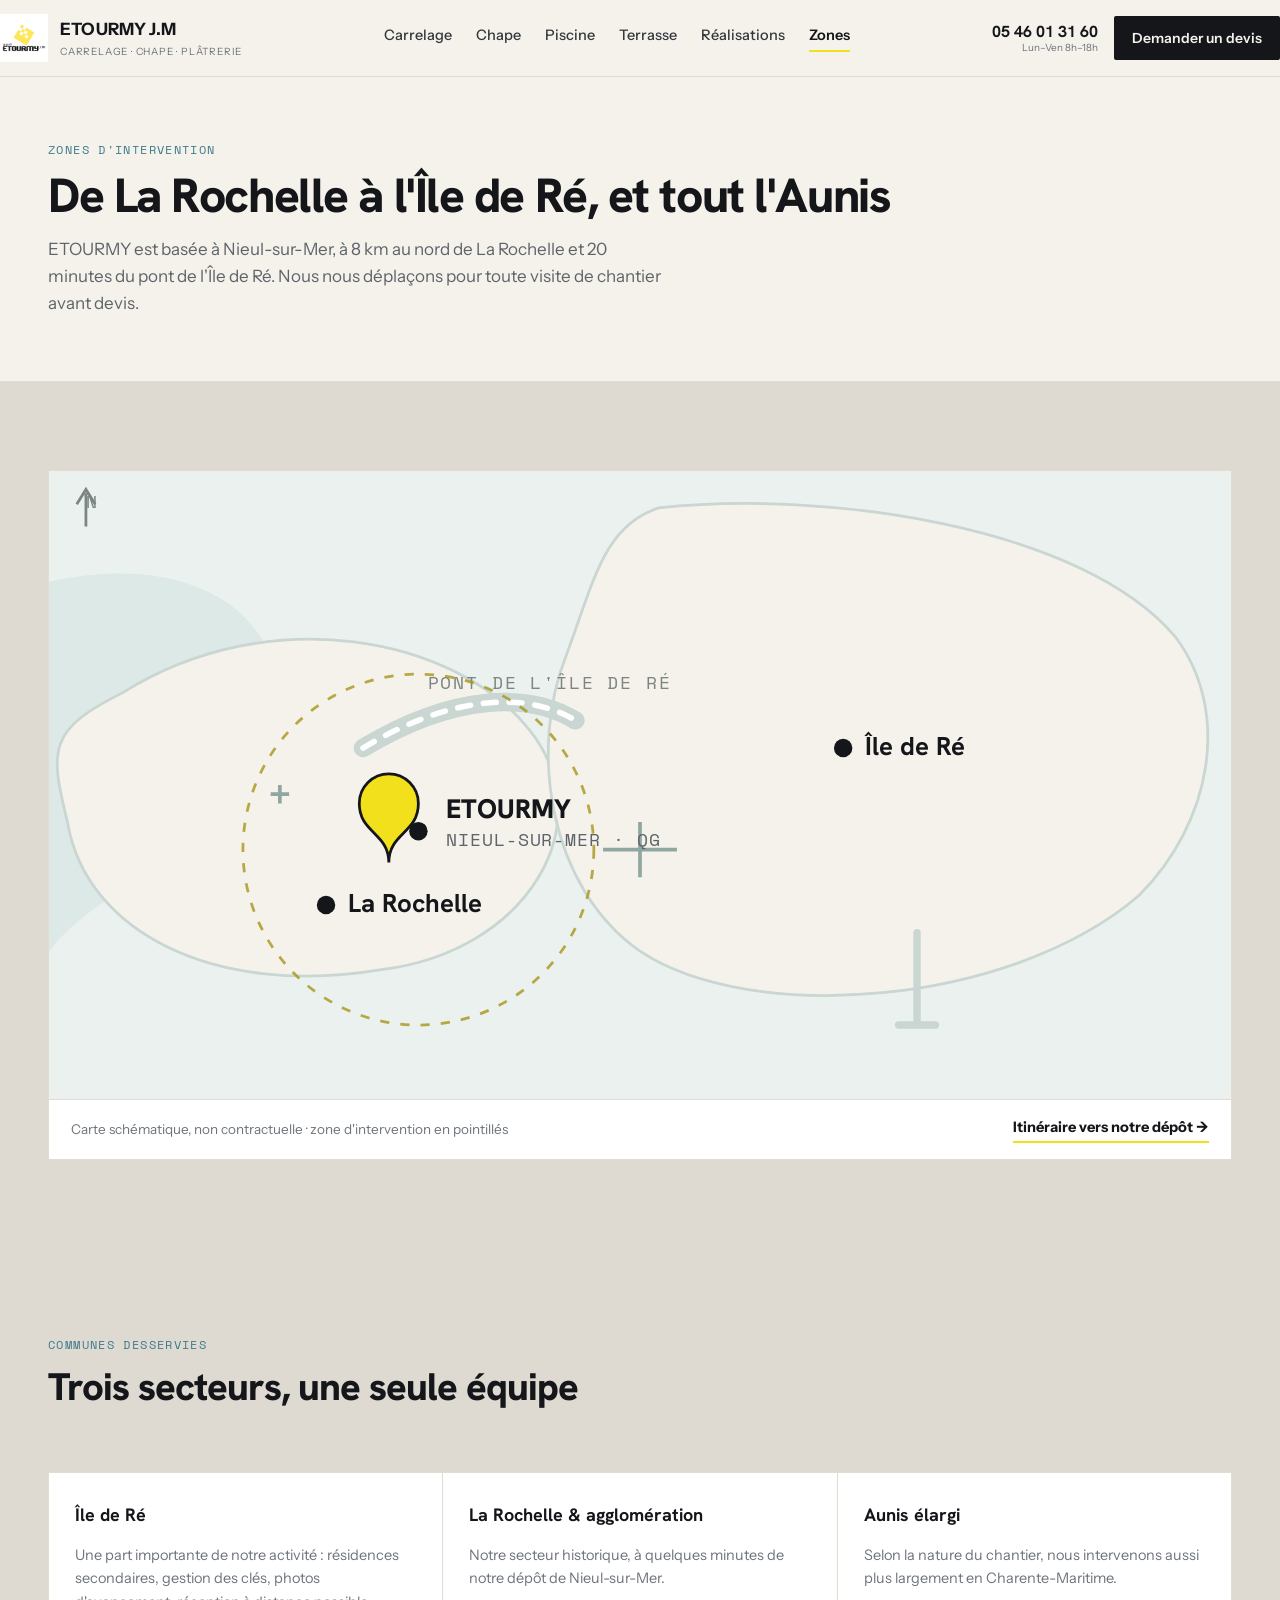
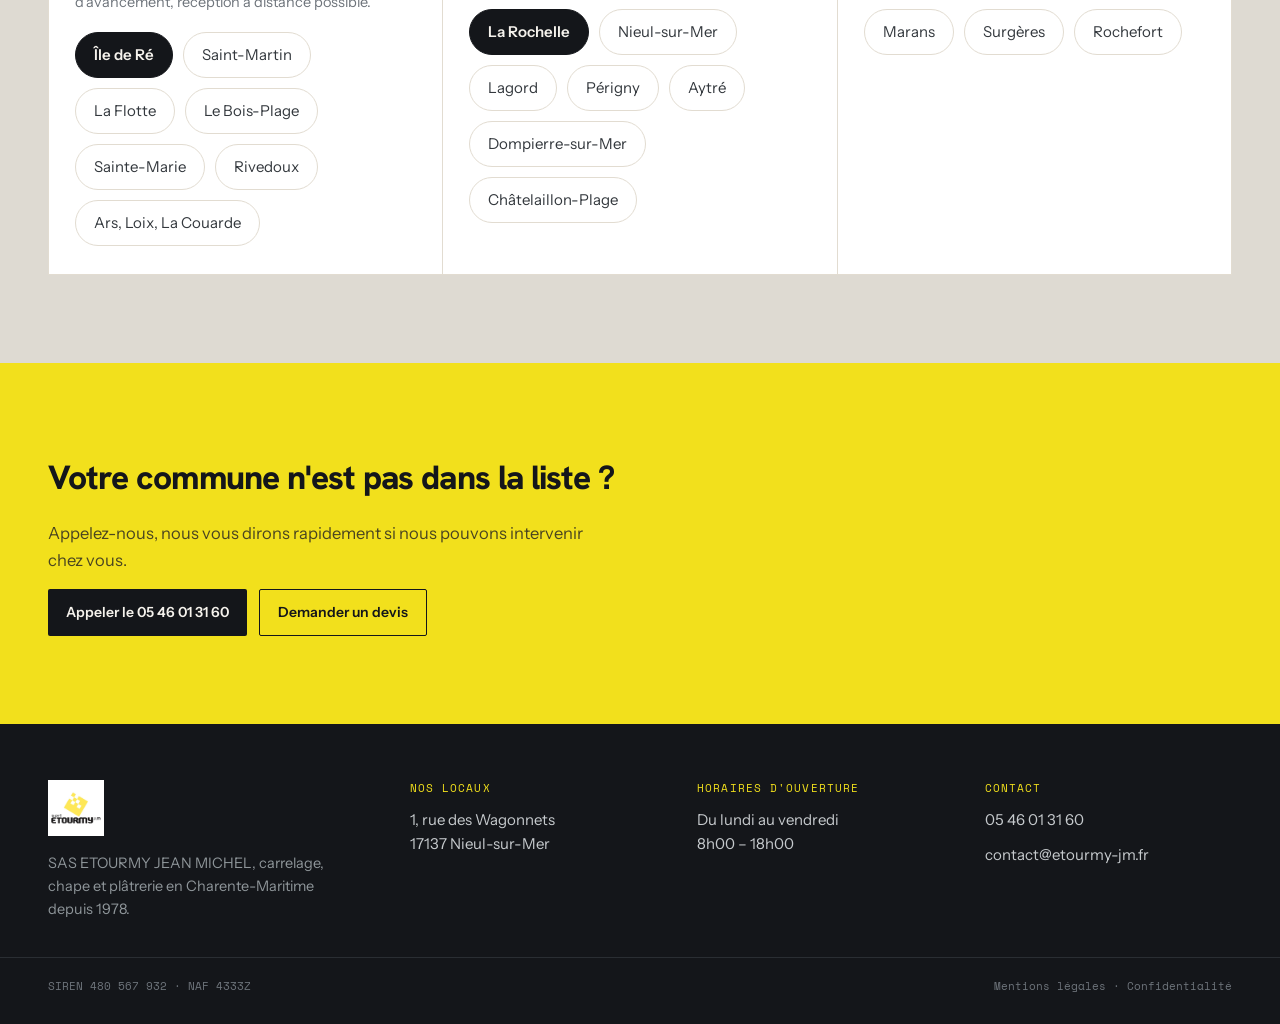
==== zones.html @ 528348b7 "Page Zones dédiée, retire le fond noir sur la carte piscine, nettoie les tirets cadratins - Nouvelle" ====
<!DOCTYPE html>
<html lang="fr">
<head>
<meta charset="UTF-8" />
<meta name="viewport" content="width=device-width, initial-scale=1" />
<meta name="theme-color" content="#14161A" />

<title>Zones d'intervention : La Rochelle, Île de Ré, Aunis | ETOURMY J.M</title>
<meta name="description" content="ETOURMY J.M intervient à Nieul-sur-Mer, La Rochelle, l'Île de Ré et dans tout l'Aunis pour vos travaux de carrelage, chape et plâtrerie. Découvrez nos communes desservies." />
<link rel="canonical" href="https://www.etourmy-jm.fr/zones.html" />
<meta name="robots" content="index, follow" />

<meta property="og:type" content="website" />
<meta property="og:locale" content="fr_FR" />
<meta property="og:site_name" content="ETOURMY J.M" />
<meta property="og:title" content="Zones d'intervention : La Rochelle, Île de Ré, Aunis | ETOURMY J.M" />
<meta property="og:description" content="Carreleur et chapiste basé à Nieul-sur-Mer, intervention sur La Rochelle, l'Île de Ré et tout l'Aunis." />
<meta property="og:url" content="https://www.etourmy-jm.fr/zones.html" />

<link rel="preconnect" href="https://fonts.googleapis.com">
<link rel="preconnect" href="https://fonts.gstatic.com" crossorigin>
<link href="https://fonts.googleapis.com/css2?family=Hanken+Grotesk:wght@500;600;700;800&family=Instrument+Sans:wght@400;500;600&family=Space+Mono:wght@400;700&display=swap" rel="stylesheet">
<link rel="stylesheet" href="styles.css">

<script type="application/ld+json">
{
  "@context": "https://schema.org",
  "@type": "BreadcrumbList",
  "itemListElement": [
    { "@type": "ListItem", "position": 1, "name": "Accueil", "item": "https://www.etourmy-jm.fr/" },
    { "@type": "ListItem", "position": 2, "name": "Zones d'intervention", "item": "https://www.etourmy-jm.fr/zones.html" }
  ]
}
</script>
</head>
<body>
<a class="skip-link" href="#main">Aller au contenu</a>

<header class="site">
  <div class="wrap header-inner">
    <a class="brand" href="index.html" aria-label="ETOURMY J.M · accueil">
      <img src="assets/logo-etourmy.png" alt="Logo ETOURMY J.M" width="48" height="48">
      <span class="brand-text">
        <strong>ETOURMY J.M</strong>
        <span>Carrelage · Chape · Plâtrerie</span>
      </span>
    </a>
    <nav class="main" aria-label="Navigation principale">
      <a href="index.html#prestations">Carrelage</a>
      <a href="index.html#prestations">Chape</a>
      <a href="index.html#prestations">Piscine</a>
      <a href="index.html#prestations">Terrasse</a>
      <a href="index.html#realisations">Réalisations</a>
      <a href="zones.html" class="active">Zones</a>
    </nav>
    <div class="header-actions">
      <span class="phone-block">
        <a href="tel:0546013160">05 46 01 31 60</a>
        <span>Lun–Ven 8h–18h</span>
      </span>
      <a class="btn btn-dark" href="index.html#devis">Demander un devis</a>
    </div>
  </div>
</header>

<main id="main">

<section class="page-hero">
  <div class="wrap">
    <span class="kicker mono">Zones d'intervention</span>
    <h1>De La Rochelle à l'Île de Ré, et tout l'Aunis</h1>
    <p>ETOURMY est basée à Nieul-sur-Mer, à 8 km au nord de La Rochelle et 20 minutes du pont de l'Île de Ré. Nous nous déplaçons pour toute visite de chantier avant devis.</p>
  </div>
</section>

<section>
  <div class="wrap" style="display:flex;flex-direction:column;gap:20px">
    <div class="map-block">
      <svg class="map-svg" viewBox="0 0 640 340" xmlns="http://www.w3.org/2000/svg" role="img" aria-label="Carte schématique de la zone d'intervention ETOURMY : Nieul-sur-Mer, La Rochelle et l'Île de Ré">
        <rect x="0" y="0" width="640" height="340" fill="#EAF1EF"/>
        <path d="M0,60 C90,40 140,90 120,150 C100,220 40,210 0,260 Z" fill="#DCE9E6"/>
        <path d="M40,120 C120,70 220,90 260,140 C300,190 260,260 180,270 C90,285 20,250 10,190 C0,150 0,140 40,120 Z" fill="#F5F2EC" stroke="#C9D6D2" stroke-width="1.5"/>
        <path d="M330,20 C420,10 560,30 610,90 C640,130 630,190 590,230 C520,290 380,300 320,260 C270,225 260,150 280,100 C295,60 300,30 330,20 Z" fill="#F5F2EC" stroke="#C9D6D2" stroke-width="1.5"/>
        <path d="M170,150 C220,120 260,120 285,135" fill="none" stroke="#C9D6D2" stroke-width="10" stroke-linecap="round"/>
        <path d="M170,150 C220,120 260,120 285,135" fill="none" stroke="#FFFFFF" stroke-width="3" stroke-dasharray="7 7" stroke-linecap="round"/>
        <text x="205" y="118" font-family="Space Mono, monospace" font-size="10" fill="#7C8580" letter-spacing="1">PONT DE L'ÎLE DE RÉ</text>
        <path d="M470 250 L470 300 M460 300 L480 300" stroke="#C9D6D2" stroke-width="4" stroke-linecap="round" fill="none"/>
        <circle cx="200" cy="205" r="95" fill="none" stroke="#A8971A" stroke-width="1.5" stroke-dasharray="5 6" opacity=".8"/>
        <path d="M120,175 L130,175 M125,170 L125,180" stroke="#8FA6A1" stroke-width="2"/>
        <path d="M300,205 L340,205 M320,190 L320,220" stroke="#8FA6A1" stroke-width="2"/>
        <g>
          <circle cx="150" cy="235" r="5" fill="#14161A"/>
          <text x="162" y="239" font-family="Hanken Grotesk, sans-serif" font-weight="700" font-size="14" fill="#14161A">La Rochelle</text>
        </g>
        <g>
          <circle cx="430" cy="150" r="5" fill="#14161A"/>
          <text x="442" y="154" font-family="Hanken Grotesk, sans-serif" font-weight="700" font-size="14" fill="#14161A">Île de Ré</text>
        </g>
        <g>
          <path d="M200 190 c0 16 -16 16 -16 32 c0 -16 -16 -16 -16 -32 a16 16 0 0 1 32 0 Z" fill="#F2E01C" stroke="#14161A" stroke-width="1.5" transform="translate(0,-10)"/>
          <circle cx="200" cy="195" r="5" fill="#14161A"/>
          <text x="215" y="188" font-family="Hanken Grotesk, sans-serif" font-weight="800" font-size="14.5" fill="#14161A">ETOURMY</text>
          <text x="215" y="203" font-family="Space Mono, monospace" font-size="10" fill="#5E6469" letter-spacing=".5">NIEUL-SUR-MER · QG</text>
        </g>
        <g font-family="Space Mono, monospace" font-size="9.5" fill="#7C8580">
          <text x="20" y="20">N</text>
          <path d="M20 30 L20 12 M15 18 L20 10 L25 18" stroke="#7C8580" stroke-width="1.5" fill="none"/>
        </g>
      </svg>
      <div class="map-caption">
        <span>Carte schématique, non contractuelle · zone d'intervention en pointillés</span>
        <a href="https://www.google.com/maps/dir/?api=1&amp;destination=1+rue+des+Wagonnets+17137+Nieul-sur-Mer" target="_blank" rel="noopener">Itinéraire vers notre dépôt →</a>
      </div>
    </div>
  </div>
</section>

<section>
  <div class="wrap" style="display:flex;flex-direction:column;gap:32px">
    <div class="section-head">
      <span class="kicker">Communes desservies</span>
      <h2>Trois secteurs, une seule équipe</h2>
    </div>
    <div class="zone-groups">
      <div class="zone-group">
        <h3>Île de Ré</h3>
        <p>Une part importante de notre activité : résidences secondaires, gestion des clés, photos d'avancement, réception à distance possible.</p>
        <div class="pill-row">
          <span class="pill on">Île de Ré</span>
          <span class="pill off">Saint-Martin</span>
          <span class="pill off">La Flotte</span>
          <span class="pill off">Le Bois-Plage</span>
          <span class="pill off">Sainte-Marie</span>
          <span class="pill off">Rivedoux</span>
          <span class="pill off">Ars, Loix, La Couarde</span>
        </div>
      </div>
      <div class="zone-group">
        <h3>La Rochelle &amp; agglomération</h3>
        <p>Notre secteur historique, à quelques minutes de notre dépôt de Nieul-sur-Mer.</p>
        <div class="pill-row">
          <span class="pill on">La Rochelle</span>
          <span class="pill off">Nieul-sur-Mer</span>
          <span class="pill off">Lagord</span>
          <span class="pill off">Périgny</span>
          <span class="pill off">Aytré</span>
          <span class="pill off">Dompierre-sur-Mer</span>
          <span class="pill off">Châtelaillon-Plage</span>
        </div>
      </div>
      <div class="zone-group">
        <h3>Aunis élargi</h3>
        <p>Selon la nature du chantier, nous intervenons aussi plus largement en Charente-Maritime.</p>
        <div class="pill-row">
          <span class="pill off">Marans</span>
          <span class="pill off">Surgères</span>
          <span class="pill off">Rochefort</span>
        </div>
      </div>
    </div>
  </div>
</section>

<section class="devis" id="devis">
  <div class="wrap" style="display:flex;flex-direction:column;gap:16px;align-items:flex-start">
    <h2 style="font-size:clamp(1.6rem,3vw,2.1rem);letter-spacing:-.028em;font-weight:800;color:var(--ink)">Votre commune n'est pas dans la liste ?</h2>
    <p style="font-size:16.5px;color:var(--yellow-ink);max-width:560px">Appelez-nous, nous vous dirons rapidement si nous pouvons intervenir chez vous.</p>
    <div style="display:flex;gap:12px;flex-wrap:wrap">
      <a class="btn btn-dark" href="tel:0546013160">Appeler le 05 46 01 31 60</a>
      <a class="btn btn-outline" href="index.html#devis">Demander un devis</a>
    </div>
  </div>
</section>

</main>

<footer class="site">
  <div class="wrap footer-grid">
    <div class="footer-brand">
      <img src="assets/logo-etourmy.png" alt="Logo ETOURMY J.M">
      <p>SAS ETOURMY JEAN MICHEL, carrelage, chape et plâtrerie en Charente-Maritime depuis 1978.</p>
    </div>
    <div class="col">
      <span class="h mono">NOS LOCAUX</span>
      <p>1, rue des Wagonnets<br>17137 Nieul-sur-Mer</p>
    </div>
    <div class="col">
      <span class="h mono">HORAIRES D'OUVERTURE</span>
      <p>Du lundi au vendredi<br>8h00 – 18h00</p>
    </div>
    <div class="col">
      <span class="h mono">CONTACT</span>
      <a href="tel:0546013160">05 46 01 31 60</a>
      <a href="mailto:contact@etourmy-jm.fr">contact@etourmy-jm.fr</a>
    </div>
  </div>
  <div class="wrap footer-bottom">
    <span>SIREN 480 567 932 · NAF 4333Z</span>
    <span>Mentions légales · Confidentialité</span>
  </div>
</footer>

<nav class="mobile-bar" aria-label="Actions rapides">
  <a class="btn btn-outline" href="tel:0546013160">Appeler</a>
  <a class="btn btn-yellow" href="index.html#devis">Devis</a>
</nav>

</body>
</html>
---- styles.css ----
:root{
    --ink:#14161A; --ink-2:#101315; --paper:#F5F2EC; --sable:#DEDAD2;
    --yellow:#F2E01C; --yellow-ink:#4A4520;
    --bordure:#E2DCD1; --texte:#33383D; --texte-doux:#5E6469; --texte-clair:#6E747B;
    --teal:#3E7C8A; --olive:#A8971A;
    --radius:2px;
  }
  *{box-sizing:border-box}
  html{scroll-behavior:smooth}
  body{margin:0;background:var(--sable);color:var(--texte);font-family:'Instrument Sans',system-ui,sans-serif;font-size:16px;line-height:1.6;-webkit-font-smoothing:antialiased}
  h1,h2,h3,h4{margin:0;font-family:'Hanken Grotesk',system-ui,sans-serif}
  p{margin:0}
  a{color:inherit;text-decoration:none}
  img{max-width:100%;display:block}
  ul{margin:0;padding:0;list-style:none}
  button{font:inherit}
  .mono{font-family:'Space Mono',monospace}
  .wrap{max-width:1280px;margin:0 auto;padding:0 24px}
  @media (min-width:900px){ .wrap{padding:0 48px} }

  a:focus-visible, button:focus-visible, input:focus-visible, textarea:focus-visible{
    outline:3px solid var(--teal); outline-offset:2px;
  }
  .skip-link{position:absolute;left:-999px;top:0;background:var(--ink);color:var(--yellow);padding:12px 18px;z-index:200;font-weight:700}
  .skip-link:focus{left:16px;top:16px}

  @media (prefers-reduced-motion: reduce){
    html{scroll-behavior:auto}
    *{animation-duration:.001ms !important; transition-duration:.001ms !important}
  }

  /* ---------- header ---------- */
  header.site{background:var(--paper);border-bottom:1px solid var(--bordure);position:sticky;top:0;z-index:100}
  .header-inner{display:flex;align-items:center;justify-content:space-between;gap:24px;padding:14px 0}
  .brand{display:flex;align-items:center;gap:12px}
  .brand img{width:48px;height:48px;object-fit:contain}
  .brand-text{display:flex;flex-direction:column;gap:1px}
  .brand-text strong{font-size:17px;font-weight:800;letter-spacing:.01em;color:var(--ink)}
  .brand-text span{font-size:10px;letter-spacing:.08em;text-transform:uppercase;color:var(--texte-clair)}
  nav.main{display:none}
  @media (min-width:1080px){
    nav.main{display:flex;gap:24px;font-size:14.5px;font-weight:500;color:var(--texte)}
    nav.main a:hover{color:var(--olive)}
    nav.main a.active{color:var(--ink);font-weight:600;border-bottom:2px solid var(--yellow);padding-bottom:2px}
  }
  .header-actions{display:flex;align-items:center;gap:16px}
  .phone-block{display:none;flex-direction:column;align-items:flex-end;line-height:1.25}
  @media (min-width:640px){ .phone-block{display:flex} }
  .phone-block a{font-family:'Hanken Grotesk',sans-serif;font-size:16px;font-weight:700;color:var(--ink)}
  .phone-block span{font-size:10px;color:var(--texte-clair)}
  .btn{display:inline-flex;align-items:center;gap:8px;padding:11px 18px;font-size:14px;font-weight:600;border-radius:var(--radius);border:none;cursor:pointer;white-space:nowrap}
  .btn-dark{background:var(--ink);color:var(--paper)}
  .btn-dark:hover{background:#000}
  .btn-yellow{background:var(--yellow);color:var(--ink);font-weight:700}
  .btn-yellow:hover{background:#e0d000}
  .btn-outline{border:1.5px solid var(--ink);color:var(--ink);background:transparent}
  .btn-outline:hover{background:var(--ink);color:var(--paper)}

  /* ---------- hero ---------- */
  .hero{background:var(--paper)}
  .hero-grid{display:grid;grid-template-columns:1fr;gap:32px;padding:40px 0 56px}
  @media (min-width:960px){ .hero-grid{grid-template-columns:1.02fr .98fr;align-items:center;padding:56px 0 68px} }
  .eyebrow{display:inline-flex;align-items:center;gap:9px;align-self:flex-start;border:1px solid var(--bordure);background:#fff;padding:8px 14px;border-radius:100px;font-size:12px;color:var(--texte-doux)}
  .eyebrow .dot{width:7px;height:7px;background:var(--yellow);border-radius:50%;display:inline-block}
  .hero-copy{display:flex;flex-direction:column;gap:22px}
  .hero-copy h1{font-size:clamp(2.1rem,5vw,3.6rem);line-height:1.04;letter-spacing:-.03em;font-weight:800;color:var(--ink)}
  .hero-copy h1 em{font-style:normal;color:var(--texte-clair)}
  .hero-copy p.lead{font-size:18px;line-height:1.55;color:#4A5157;max-width:560px}
  .hero-cta{display:flex;gap:12px;flex-wrap:wrap}
  .trust-line{display:flex;gap:24px;flex-wrap:wrap;font-size:11.5px;color:var(--texte-clair);padding-top:4px}
  .hero-media{display:grid;grid-template-rows:auto auto;gap:10px}
  .hero-media-top{border-radius:var(--radius);overflow:hidden;aspect-ratio:16/10}
  .hero-media-top img{width:100%;height:100%;object-fit:cover}
  .hero-media-bottom{display:grid;grid-template-columns:1fr 1fr;gap:10px}
  .hero-media-bottom > div{border-radius:var(--radius);overflow:hidden;aspect-ratio:4/3}
  .hero-media-bottom img{width:100%;height:100%;object-fit:cover}

  /* ---------- reassurance ---------- */
  .reassurance{background:#fff;border-top:1px solid var(--bordure);border-bottom:1px solid var(--bordure)}
  .reassurance ul{display:grid;grid-template-columns:1fr;gap:0}
  @media (min-width:760px){ .reassurance ul{grid-template-columns:repeat(4,1fr)} }
  .reassurance li{padding:20px 4px;display:flex;gap:12px;align-items:baseline;border-bottom:1px solid var(--bordure)}
  @media (min-width:760px){
    .reassurance li{border-bottom:none;padding:24px 20px}
    .reassurance li:not(:last-child){border-right:1px solid var(--bordure)}
  }
  .reassurance li:last-child{border-bottom:none}
  .reassurance .num{font-size:12px;font-weight:700;color:var(--olive)}
  .reassurance .txt{font-size:15px;font-weight:600;color:var(--ink)}

  /* ---------- section shell ---------- */
  section{padding:64px 0}
  @media (min-width:960px){ section{padding:88px 0} }
  .section-head{display:flex;flex-direction:column;gap:12px;margin-bottom:32px}
  @media (min-width:900px){ .section-head.row{flex-direction:row;justify-content:space-between;align-items:flex-end;gap:40px} }
  .kicker{font-family:'Space Mono',monospace;font-size:11.5px;letter-spacing:.12em;text-transform:uppercase;color:var(--teal)}
  .section-head h2{font-size:clamp(1.7rem,3.4vw,2.4rem);line-height:1.08;letter-spacing:-.025em;font-weight:800;color:var(--ink)}
  .section-head p.sub{font-size:15.5px;color:var(--texte-clair);max-width:360px}

  /* ---------- prestations ---------- */
  .prestations{background:var(--paper)}
  .presta-grid{display:grid;grid-template-columns:1fr;gap:1px;background:var(--bordure);border:1px solid var(--bordure)}
  @media (min-width:720px){ .presta-grid{grid-template-columns:repeat(2,1fr)} }
  @media (min-width:1080px){ .presta-grid{grid-template-columns:repeat(3,1fr)} }
  .presta-card{background:#fff;padding:28px 26px 32px;display:flex;flex-direction:column;gap:12px;min-height:196px}
  .presta-card.hi{background:#fff;box-shadow:inset 0 0 0 2px var(--yellow)}
  .presta-card .n{font-family:'Space Mono',monospace;font-size:11px;color:var(--olive)}
  .presta-card.hi .n{display:inline-flex;align-self:flex-start;background:var(--yellow);color:var(--ink);font-weight:700;padding:4px 9px;border-radius:100px}
  .presta-card h3{font-size:21px;font-weight:700;letter-spacing:-.015em;color:var(--ink)}
  .presta-card .tag{font-family:'Space Mono',monospace;font-size:10px;letter-spacing:.1em;color:#8E9599}
  .presta-card p{font-size:15px;color:var(--texte-doux)}
  .presta-card .price{margin-top:auto;font-size:14.5px;font-weight:600;color:var(--ink)}
  .presta-card.hi .price{color:var(--olive)}

  /* ---------- signature ---------- */
  .signature{background:var(--ink);color:#fff}
  .signature-grid{display:grid;grid-template-columns:1fr;gap:36px}
  @media (min-width:960px){ .signature-grid{grid-template-columns:1.15fr 1fr;gap:56px;align-items:center} }
  .signature h2{font-size:clamp(1.8rem,3.6vw,2.5rem);line-height:1.08;letter-spacing:-.028em;font-weight:800;color:#fff}
  .signature h2 em{font-style:normal;color:var(--yellow)}
  .signature p{font-size:17px;line-height:1.55;color:#C6CACD;max-width:600px}
  .signature p + p{margin-top:16px}
  .compare{display:flex;flex-direction:column;gap:1px;background:#2A2E33;border:1px solid #2A2E33}
  .compare-row{background:#191C20;padding:20px 24px;display:flex;justify-content:space-between;align-items:center;gap:16px}
  .compare-row span:first-child{font-size:15px;color:#fff}
  .compare-row.dim span:first-child{color:#8E9599}
  .compare-row span:last-child{font-family:'Space Mono',monospace;font-size:12px;color:var(--yellow)}
  .compare-row.dim span:last-child{color:#8E9599}

  /* ---------- realisations ---------- */
  .realisations{background:var(--paper)}
  .real-grid{display:grid;grid-template-columns:1fr;gap:24px}
  @media (min-width:640px){ .real-grid{grid-template-columns:1fr 1fr} }
  @media (min-width:1080px){ .real-grid{grid-template-columns:repeat(4,1fr)} }
  .real-card{display:flex;flex-direction:column;gap:12px}
  .real-card .ph{border-radius:var(--radius);overflow:hidden;aspect-ratio:4/3}
  .real-card .ph img{width:100%;height:100%;object-fit:cover}
  .real-card .tag{font-family:'Space Mono',monospace;font-size:11px;color:var(--teal)}
  .real-card h3{font-size:17.5px;font-weight:700;color:var(--ink)}
  .real-card span.desc{font-size:14px;color:var(--texte-clair)}
  .real-more{align-self:flex-start;font-size:15.5px;font-weight:600;color:var(--ink);border-bottom:2px solid var(--yellow);padding-bottom:3px}

  /* ---------- etapes + stats ---------- */
  .etapes{background:#fff;border-top:1px solid var(--bordure)}
  .etapes-grid{display:grid;grid-template-columns:1fr}
  @media (min-width:960px){ .etapes-grid{grid-template-columns:1fr 1fr} }
  .etapes-left{display:flex;flex-direction:column;gap:28px;padding:0 0 40px}
  @media (min-width:960px){ .etapes-left{padding:0 40px 0 0;border-right:1px solid var(--bordure)} }
  .etapes-left h2{font-size:clamp(1.6rem,3vw,2.1rem);line-height:1.1;letter-spacing:-.025em;font-weight:800;color:var(--ink)}
  .step{display:flex;gap:18px;padding:18px 0;border-top:1px solid var(--bordure)}
  .step:last-child{border-bottom:1px solid var(--bordure)}
  .step .n{font-family:'Space Mono',monospace;font-size:12px;font-weight:700;color:var(--olive);padding-top:3px;flex:none}
  .step h4{font-size:17px;font-weight:700;color:var(--ink)}
  .step p{font-size:14.5px;color:var(--texte-clair);margin-top:4px}
  .stats{display:grid;grid-template-columns:1fr 1fr}
  @media (min-width:960px){ .stats{padding-left:40px} }
  .stat{padding:32px 24px;display:flex;flex-direction:column;gap:6px;justify-content:center;border-bottom:1px solid var(--bordure)}
  .stat:nth-child(odd){border-right:1px solid var(--bordure)}
  .stat.hi{background:var(--yellow);border-color:transparent}
  .stat b{font-family:'Hanken Grotesk',sans-serif;font-size:clamp(2rem,4vw,2.6rem);font-weight:800;letter-spacing:-.03em;color:var(--ink)}
  .stat span{font-family:'Space Mono',monospace;font-size:11px;letter-spacing:.06em;text-transform:uppercase;color:var(--texte-clair)}
  .stat.hi span{color:var(--yellow-ink)}

  /* ---------- zones ---------- */
  .zones{background:var(--paper);border-top:1px solid var(--bordure)}
  .pill-row{display:flex;flex-wrap:wrap;gap:10px}
  .pill{padding:10px 18px;border-radius:100px;font-size:15px}
  .pill.on{background:var(--ink);color:var(--paper);font-weight:600;border:1px solid var(--ink)}
  .pill.off{background:#fff;border:1px solid var(--bordure);color:var(--texte)}

  /* ---------- avis + faq ---------- */
  .avis-faq{background:#fff;border-top:1px solid var(--bordure)}
  .af-grid{display:grid;grid-template-columns:1fr;gap:48px}
  @media (min-width:960px){ .af-grid{grid-template-columns:.9fr 1.1fr} }
  .avis-col{display:flex;flex-direction:column;gap:20px}
  @media (min-width:960px){ .avis-col{padding-right:40px;border-right:1px solid var(--bordure)} }
  blockquote{margin:0;background:var(--paper);border:1px solid var(--bordure);padding:22px;font-size:15.5px;color:var(--texte-doux);font-style:normal}
  blockquote footer{margin-top:10px;font-family:'Space Mono',monospace;font-size:11px;color:var(--texte-clair)}
  .avis-photo{border-radius:var(--radius);overflow:hidden;aspect-ratio:16/10;margin-top:6px}
  .avis-photo img{width:100%;height:100%;object-fit:cover}
  .faq h2{font-size:clamp(1.5rem,2.8vw,1.9rem);letter-spacing:-.025em;font-weight:800;color:var(--ink);margin-bottom:20px}
  details{border-top:1px solid var(--bordure);padding:16px 0}
  details:last-child{border-bottom:1px solid var(--bordure)}
  summary{cursor:pointer;font-size:17px;font-weight:700;color:var(--ink);list-style:none;display:flex;justify-content:space-between;align-items:center;gap:12px}
  summary::-webkit-details-marker{display:none}
  summary::after{content:'+';font-family:'Space Mono',monospace;font-size:18px;color:var(--olive);flex:none}
  details[open] summary::after{content:'−'}
  details p{font-size:15.5px;color:var(--texte-doux);margin-top:10px}

  /* ---------- devis banner ---------- */
  .devis{background:var(--yellow)}
  .devis-grid{display:grid;grid-template-columns:1fr;gap:32px}
  @media (min-width:960px){ .devis-grid{grid-template-columns:1fr 1fr;gap:56px;align-items:center} }
  .devis-copy h2{font-size:clamp(1.8rem,3.4vw,2.4rem);line-height:1.06;letter-spacing:-.028em;font-weight:800;color:var(--ink)}
  .devis-copy p{font-size:17px;line-height:1.5;color:var(--yellow-ink);max-width:520px;margin-top:14px}
  .devis-copy .contacts{display:flex;gap:20px;flex-wrap:wrap;font-family:'Space Mono',monospace;font-size:12px;color:var(--yellow-ink);padding-top:12px}
  .devis-form{background:#fff;padding:26px;display:flex;flex-direction:column;gap:16px;border-radius:var(--radius)}
  .devis-form fieldset{border:none;padding:0;margin:0;display:flex;flex-direction:column;gap:8px}
  .devis-form legend{font-family:'Space Mono',monospace;font-size:11px;letter-spacing:.06em;color:var(--texte-clair);padding:0;margin-bottom:2px}
  .chip-row{display:flex;flex-wrap:wrap;gap:7px}
  .chip{padding:8px 13px;font-size:14px;border:1px solid var(--bordure);color:var(--texte-doux);border-radius:2px;background:#fff;cursor:pointer}
  .chip:has(input:checked){border-color:var(--ink);color:var(--ink);font-weight:600}
  .chip input{position:absolute;opacity:0;width:1px;height:1px}
  .field-row{display:grid;grid-template-columns:1fr 1fr;gap:12px}
  label.field{display:flex;flex-direction:column;gap:7px;font-family:'Space Mono',monospace;font-size:10.5px;color:var(--texte-clair)}
  label.field input, label.field textarea{font-family:'Instrument Sans',sans-serif;font-size:14.5px;border:1px solid var(--bordure);padding:11px 13px;border-radius:2px;color:var(--ink);background:#fff}
  label.field input::placeholder, label.field textarea::placeholder{color:#9AA0A5}
  .form-note{font-size:12px;color:var(--texte-clair)}
  .submit{background:var(--ink);color:#fff;padding:14px;text-align:center;font-size:15.5px;font-weight:700;border:none;border-radius:2px;cursor:pointer}
  .submit:hover{background:#000}

  /* ---------- footer ---------- */
  footer.site{background:var(--ink);color:#C6CACD;padding:56px 0 28px}
  .footer-grid{display:grid;grid-template-columns:1fr;gap:32px}
  @media (min-width:760px){ .footer-grid{grid-template-columns:1.3fr 1fr 1fr 1fr;gap:40px} }
  .footer-brand{display:flex;flex-direction:column;gap:16px}
  .footer-brand img{width:56px;height:56px;object-fit:contain}
  .footer-brand p{font-size:14.5px;color:#8E9599;max-width:280px}
  footer .col{display:flex;flex-direction:column;gap:11px}
  footer .col span.h{font-family:'Space Mono',monospace;font-size:11px;letter-spacing:.1em;color:var(--yellow)}
  footer .col a, footer .col p{font-size:15px;color:#C6CACD}
  footer .col a:hover{color:var(--yellow)}
  .footer-bottom{display:flex;justify-content:space-between;flex-wrap:wrap;gap:12px;border-top:1px solid #2A2E33;margin-top:36px;padding-top:20px;font-family:'Space Mono',monospace;font-size:11px;color:#6E747B}

  /* ---------- mobile action bar ---------- */
  .mobile-bar{display:none;position:fixed;bottom:0;left:0;right:0;z-index:150;background:#fff;border-top:1px solid var(--bordure);padding:10px 12px;gap:10px;box-shadow:0 -6px 20px rgba(20,22,26,.14)}
  @media (max-width:719px){ .mobile-bar{display:flex} body{padding-bottom:70px} }
  .mobile-bar a{flex:1;justify-content:center;text-align:center;padding:13px}

  /* ---------- page header (zones.html) ---------- */
  .page-hero{background:var(--paper);border-bottom:1px solid var(--bordure);padding:48px 0}
  @media (min-width:960px){ .page-hero{padding:64px 0} }
  .page-hero .kicker{display:block;margin-bottom:12px}
  .page-hero h1{font-size:clamp(2rem,4.4vw,3rem);line-height:1.05;letter-spacing:-.03em;font-weight:800;color:var(--ink)}
  .page-hero p{font-size:17px;color:var(--texte-doux);max-width:620px;margin-top:14px}

  /* ---------- fake map illustration ---------- */
  .map-block{background:#fff;border:1px solid var(--bordure);overflow:hidden;border-radius:var(--radius)}
  .map-svg{display:block;width:100%;height:auto;background:#EAF1EF}
  .map-caption{display:flex;justify-content:space-between;align-items:center;gap:16px;flex-wrap:wrap;padding:16px 22px;border-top:1px solid var(--bordure)}
  .map-caption span{font-size:13.5px;color:var(--texte-clair)}
  .map-caption a{font-size:14.5px;font-weight:700;color:var(--ink);border-bottom:2px solid var(--yellow);padding-bottom:2px}
  .map-caption a:hover{color:var(--olive)}

  /* ---------- zone groups (zones.html) ---------- */
  .zone-groups{display:grid;grid-template-columns:1fr;gap:1px;background:var(--bordure);border:1px solid var(--bordure)}
  @media (min-width:800px){ .zone-groups{grid-template-columns:repeat(3,1fr)} }
  .zone-group{background:#fff;padding:28px 26px;display:flex;flex-direction:column;gap:14px}
  .zone-group h3{font-size:18px;font-weight:700;color:var(--ink)}
  .zone-group p{font-size:14.5px;color:var(--texte-clair)}
  .zone-group .pill-row{margin-top:4px}
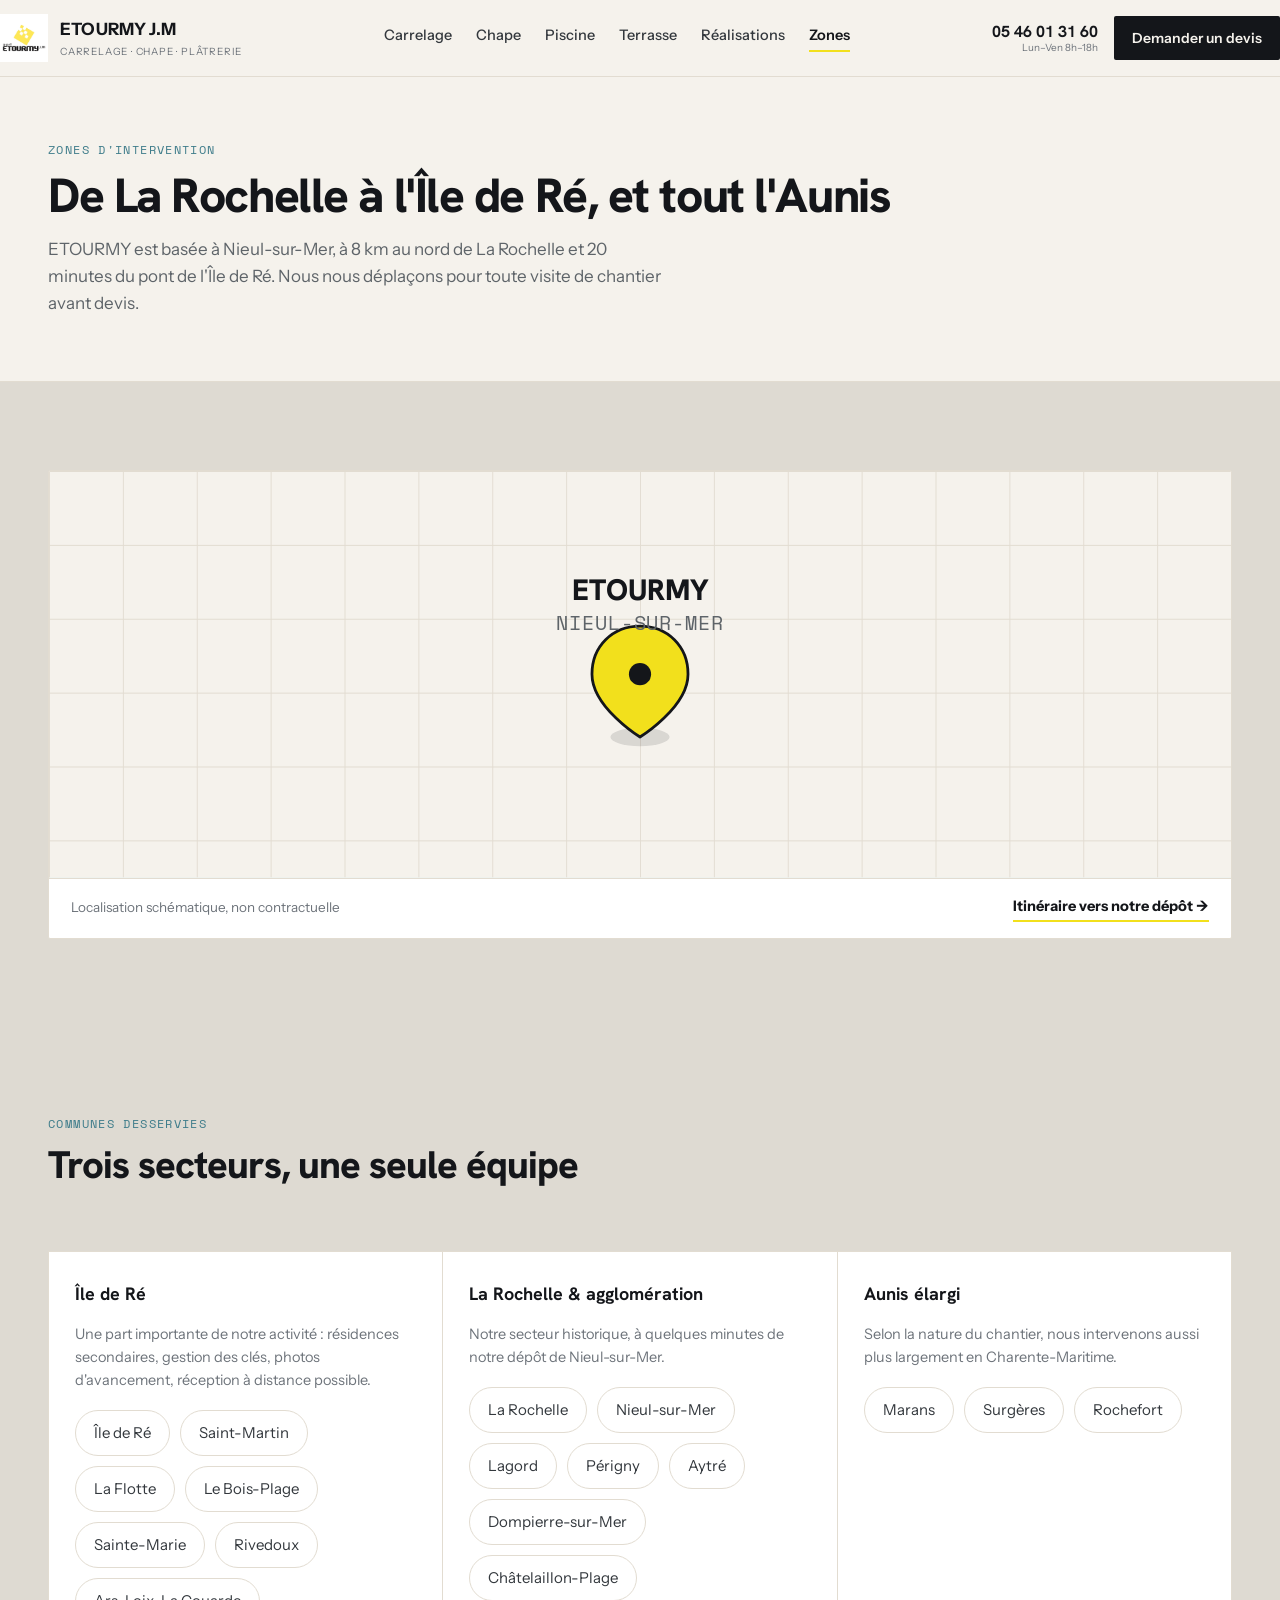
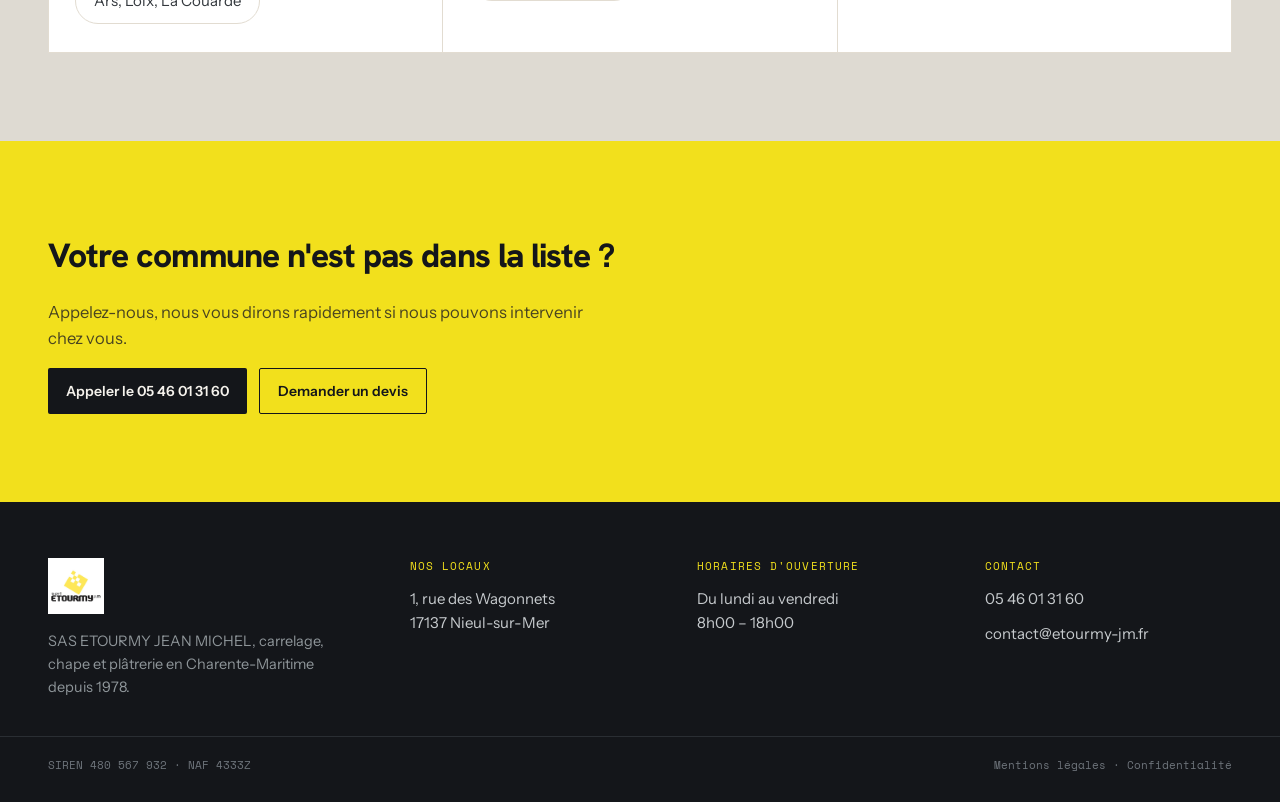
==== commit 758efad7: "Retire les prix, pills au survol seulement, carte simplifiée, page type zone - Prix retirés des 6 ca" ====
--- a/zones.html
+++ b/zones.html
@@ -76,39 +76,24 @@
 <section>
   <div class="wrap" style="display:flex;flex-direction:column;gap:20px">
     <div class="map-block">
-      <svg class="map-svg" viewBox="0 0 640 340" xmlns="http://www.w3.org/2000/svg" role="img" aria-label="Carte schématique de la zone d'intervention ETOURMY : Nieul-sur-Mer, La Rochelle et l'Île de Ré">
-        <rect x="0" y="0" width="640" height="340" fill="#EAF1EF"/>
-        <path d="M0,60 C90,40 140,90 120,150 C100,220 40,210 0,260 Z" fill="#DCE9E6"/>
-        <path d="M40,120 C120,70 220,90 260,140 C300,190 260,260 180,270 C90,285 20,250 10,190 C0,150 0,140 40,120 Z" fill="#F5F2EC" stroke="#C9D6D2" stroke-width="1.5"/>
-        <path d="M330,20 C420,10 560,30 610,90 C640,130 630,190 590,230 C520,290 380,300 320,260 C270,225 260,150 280,100 C295,60 300,30 330,20 Z" fill="#F5F2EC" stroke="#C9D6D2" stroke-width="1.5"/>
-        <path d="M170,150 C220,120 260,120 285,135" fill="none" stroke="#C9D6D2" stroke-width="10" stroke-linecap="round"/>
-        <path d="M170,150 C220,120 260,120 285,135" fill="none" stroke="#FFFFFF" stroke-width="3" stroke-dasharray="7 7" stroke-linecap="round"/>
-        <text x="205" y="118" font-family="Space Mono, monospace" font-size="10" fill="#7C8580" letter-spacing="1">PONT DE L'ÎLE DE RÉ</text>
-        <path d="M470 250 L470 300 M460 300 L480 300" stroke="#C9D6D2" stroke-width="4" stroke-linecap="round" fill="none"/>
-        <circle cx="200" cy="205" r="95" fill="none" stroke="#A8971A" stroke-width="1.5" stroke-dasharray="5 6" opacity=".8"/>
-        <path d="M120,175 L130,175 M125,170 L125,180" stroke="#8FA6A1" stroke-width="2"/>
-        <path d="M300,205 L340,205 M320,190 L320,220" stroke="#8FA6A1" stroke-width="2"/>
-        <g>
-          <circle cx="150" cy="235" r="5" fill="#14161A"/>
-          <text x="162" y="239" font-family="Hanken Grotesk, sans-serif" font-weight="700" font-size="14" fill="#14161A">La Rochelle</text>
-        </g>
-        <g>
-          <circle cx="430" cy="150" r="5" fill="#14161A"/>
-          <text x="442" y="154" font-family="Hanken Grotesk, sans-serif" font-weight="700" font-size="14" fill="#14161A">Île de Ré</text>
-        </g>
-        <g>
-          <path d="M200 190 c0 16 -16 16 -16 32 c0 -16 -16 -16 -16 -32 a16 16 0 0 1 32 0 Z" fill="#F2E01C" stroke="#14161A" stroke-width="1.5" transform="translate(0,-10)"/>
-          <circle cx="200" cy="195" r="5" fill="#14161A"/>
-          <text x="215" y="188" font-family="Hanken Grotesk, sans-serif" font-weight="800" font-size="14.5" fill="#14161A">ETOURMY</text>
-          <text x="215" y="203" font-family="Space Mono, monospace" font-size="10" fill="#5E6469" letter-spacing=".5">NIEUL-SUR-MER · QG</text>
-        </g>
-        <g font-family="Space Mono, monospace" font-size="9.5" fill="#7C8580">
-          <text x="20" y="20">N</text>
-          <path d="M20 30 L20 12 M15 18 L20 10 L25 18" stroke="#7C8580" stroke-width="1.5" fill="none"/>
+      <svg class="map-svg" viewBox="0 0 640 220" xmlns="http://www.w3.org/2000/svg" role="img" aria-label="Localisation schématique d'ETOURMY à Nieul-sur-Mer">
+        <defs>
+          <pattern id="grid" width="40" height="40" patternUnits="userSpaceOnUse">
+            <path d="M40 0H0V40" fill="none" stroke="#E2DCD1" stroke-width="1"/>
+          </pattern>
+        </defs>
+        <rect x="0" y="0" width="640" height="220" fill="#F5F2EC"/>
+        <rect x="0" y="0" width="640" height="220" fill="url(#grid)"/>
+        <g transform="translate(320,110)">
+          <ellipse cx="0" cy="34" rx="16" ry="5" fill="#14161A" opacity=".12"/>
+          <path d="M0 -26 C15 -26 26 -15 26 0 C26 18 0 34 0 34 C0 34 -26 18 -26 0 C-26 -15 -15 -26 0 -26 Z" fill="#F2E01C" stroke="#14161A" stroke-width="1.5"/>
+          <circle cx="0" cy="0" r="6" fill="#14161A"/>
+          <text x="0" y="-40" text-anchor="middle" font-family="Hanken Grotesk, sans-serif" font-weight="800" font-size="16" fill="#14161A">ETOURMY</text>
+          <text x="0" y="-24" text-anchor="middle" font-family="Space Mono, monospace" font-size="11" fill="#5E6469" letter-spacing=".5">NIEUL-SUR-MER</text>
         </g>
       </svg>
       <div class="map-caption">
-        <span>Carte schématique, non contractuelle · zone d'intervention en pointillés</span>
+        <span>Localisation schématique, non contractuelle</span>
         <a href="https://www.google.com/maps/dir/?api=1&amp;destination=1+rue+des+Wagonnets+17137+Nieul-sur-Mer" target="_blank" rel="noopener">Itinéraire vers notre dépôt →</a>
       </div>
     </div>
@@ -126,35 +111,35 @@
         <h3>Île de Ré</h3>
         <p>Une part importante de notre activité : résidences secondaires, gestion des clés, photos d'avancement, réception à distance possible.</p>
         <div class="pill-row">
-          <span class="pill on">Île de Ré</span>
-          <span class="pill off">Saint-Martin</span>
-          <span class="pill off">La Flotte</span>
-          <span class="pill off">Le Bois-Plage</span>
-          <span class="pill off">Sainte-Marie</span>
-          <span class="pill off">Rivedoux</span>
-          <span class="pill off">Ars, Loix, La Couarde</span>
+          <span class="pill">Île de Ré</span>
+          <span class="pill">Saint-Martin</span>
+          <span class="pill">La Flotte</span>
+          <span class="pill">Le Bois-Plage</span>
+          <span class="pill">Sainte-Marie</span>
+          <span class="pill">Rivedoux</span>
+          <span class="pill">Ars, Loix, La Couarde</span>
         </div>
       </div>
       <div class="zone-group">
         <h3>La Rochelle &amp; agglomération</h3>
         <p>Notre secteur historique, à quelques minutes de notre dépôt de Nieul-sur-Mer.</p>
         <div class="pill-row">
-          <span class="pill on">La Rochelle</span>
-          <span class="pill off">Nieul-sur-Mer</span>
-          <span class="pill off">Lagord</span>
-          <span class="pill off">Périgny</span>
-          <span class="pill off">Aytré</span>
-          <span class="pill off">Dompierre-sur-Mer</span>
-          <span class="pill off">Châtelaillon-Plage</span>
+          <a class="pill" href="zones/la-rochelle.html">La Rochelle</a>
+          <span class="pill">Nieul-sur-Mer</span>
+          <span class="pill">Lagord</span>
+          <span class="pill">Périgny</span>
+          <span class="pill">Aytré</span>
+          <span class="pill">Dompierre-sur-Mer</span>
+          <span class="pill">Châtelaillon-Plage</span>
         </div>
       </div>
       <div class="zone-group">
         <h3>Aunis élargi</h3>
         <p>Selon la nature du chantier, nous intervenons aussi plus largement en Charente-Maritime.</p>
         <div class="pill-row">
-          <span class="pill off">Marans</span>
-          <span class="pill off">Surgères</span>
-          <span class="pill off">Rochefort</span>
+          <span class="pill">Marans</span>
+          <span class="pill">Surgères</span>
+          <span class="pill">Rochefort</span>
         </div>
       </div>
     </div>
--- a/styles.css
+++ b/styles.css
@@ -102,15 +102,12 @@
   .presta-grid{display:grid;grid-template-columns:1fr;gap:1px;background:var(--bordure);border:1px solid var(--bordure)}
   @media (min-width:720px){ .presta-grid{grid-template-columns:repeat(2,1fr)} }
   @media (min-width:1080px){ .presta-grid{grid-template-columns:repeat(3,1fr)} }
-  .presta-card{background:#fff;padding:28px 26px 32px;display:flex;flex-direction:column;gap:12px;min-height:196px}
-  .presta-card.hi{background:#fff;box-shadow:inset 0 0 0 2px var(--yellow)}
+  .presta-card{background:#fff;padding:28px 26px 32px;display:flex;flex-direction:column;gap:12px;min-height:150px;box-shadow:inset 0 0 0 2px transparent;transition:box-shadow .15s ease}
+  .presta-card:hover{box-shadow:inset 0 0 0 2px var(--yellow)}
   .presta-card .n{font-family:'Space Mono',monospace;font-size:11px;color:var(--olive)}
-  .presta-card.hi .n{display:inline-flex;align-self:flex-start;background:var(--yellow);color:var(--ink);font-weight:700;padding:4px 9px;border-radius:100px}
   .presta-card h3{font-size:21px;font-weight:700;letter-spacing:-.015em;color:var(--ink)}
   .presta-card .tag{font-family:'Space Mono',monospace;font-size:10px;letter-spacing:.1em;color:#8E9599}
   .presta-card p{font-size:15px;color:var(--texte-doux)}
-  .presta-card .price{margin-top:auto;font-size:14.5px;font-weight:600;color:var(--ink)}
-  .presta-card.hi .price{color:var(--olive)}
 
   /* ---------- signature ---------- */
   .signature{background:var(--ink);color:#fff}
@@ -164,9 +161,8 @@
   /* ---------- zones ---------- */
   .zones{background:var(--paper);border-top:1px solid var(--bordure)}
   .pill-row{display:flex;flex-wrap:wrap;gap:10px}
-  .pill{padding:10px 18px;border-radius:100px;font-size:15px}
-  .pill.on{background:var(--ink);color:var(--paper);font-weight:600;border:1px solid var(--ink)}
-  .pill.off{background:#fff;border:1px solid var(--bordure);color:var(--texte)}
+  .pill{padding:10px 18px;border-radius:100px;font-size:15px;background:#fff;border:1px solid var(--bordure);color:var(--texte);transition:background .15s ease,color .15s ease,border-color .15s ease}
+  .pill:hover{background:var(--ink);color:var(--paper);font-weight:600;border-color:var(--ink)}
 
   /* ---------- avis + faq ---------- */
   .avis-faq{background:#fff;border-top:1px solid var(--bordure)}
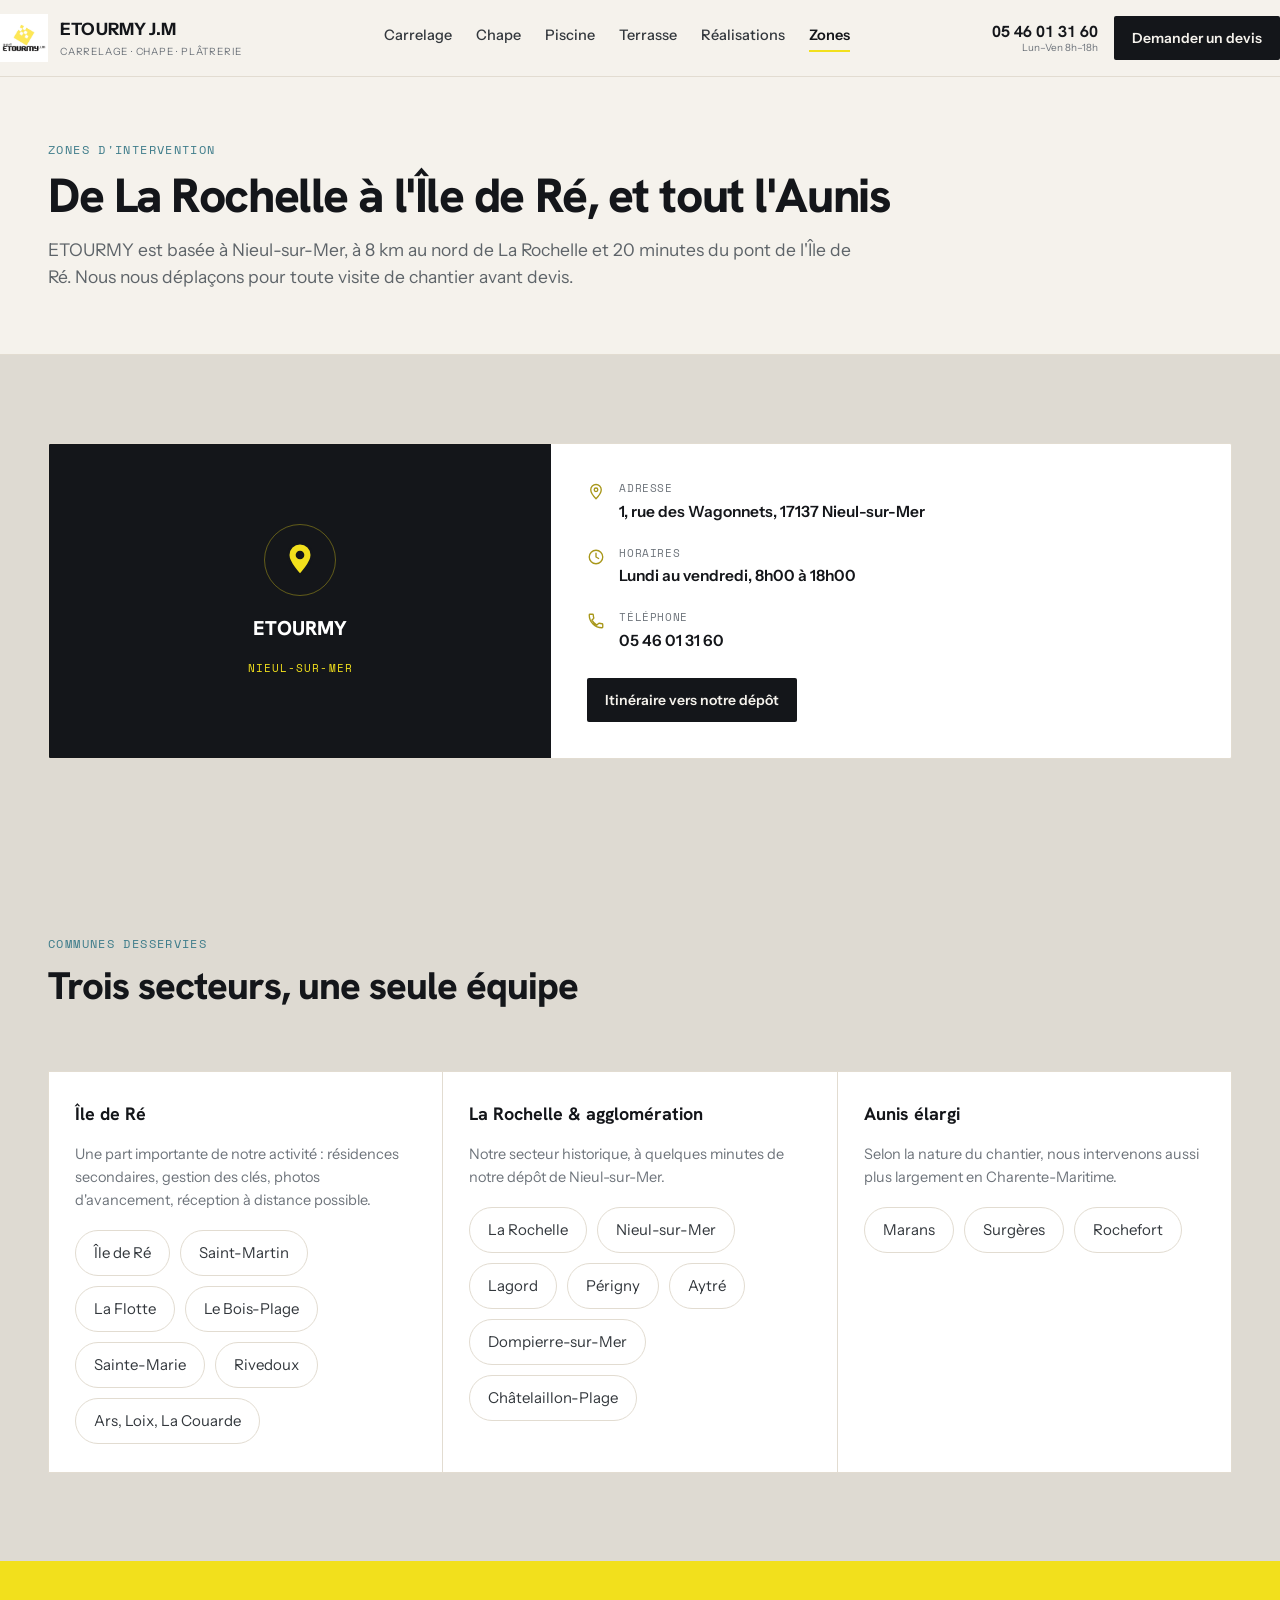
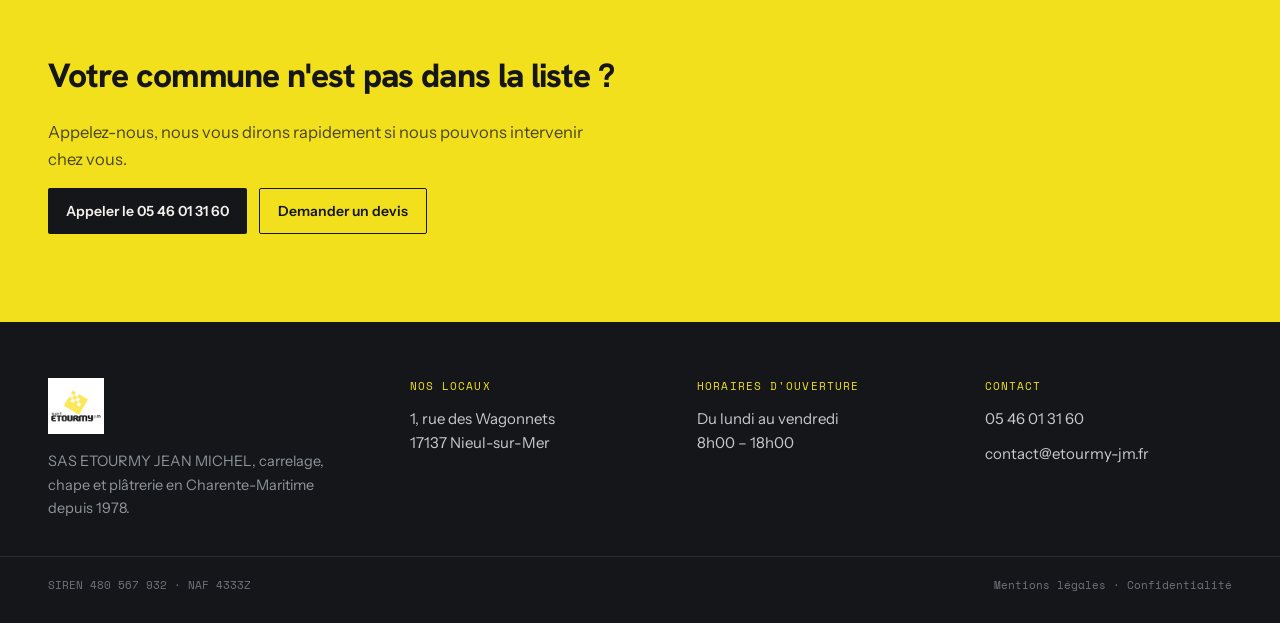
==== commit 274b9fe1: "Remplace la carte par une carte de localisation, texte pleine largeur, contenu local enrichi - Texte" ====
--- a/zones.html
+++ b/zones.html
@@ -75,26 +75,32 @@
 
 <section>
   <div class="wrap" style="display:flex;flex-direction:column;gap:20px">
-    <div class="map-block">
-      <svg class="map-svg" viewBox="0 0 640 220" xmlns="http://www.w3.org/2000/svg" role="img" aria-label="Localisation schématique d'ETOURMY à Nieul-sur-Mer">
-        <defs>
-          <pattern id="grid" width="40" height="40" patternUnits="userSpaceOnUse">
-            <path d="M40 0H0V40" fill="none" stroke="#E2DCD1" stroke-width="1"/>
-          </pattern>
-        </defs>
-        <rect x="0" y="0" width="640" height="220" fill="#F5F2EC"/>
-        <rect x="0" y="0" width="640" height="220" fill="url(#grid)"/>
-        <g transform="translate(320,110)">
-          <ellipse cx="0" cy="34" rx="16" ry="5" fill="#14161A" opacity=".12"/>
-          <path d="M0 -26 C15 -26 26 -15 26 0 C26 18 0 34 0 34 C0 34 -26 18 -26 0 C-26 -15 -15 -26 0 -26 Z" fill="#F2E01C" stroke="#14161A" stroke-width="1.5"/>
-          <circle cx="0" cy="0" r="6" fill="#14161A"/>
-          <text x="0" y="-40" text-anchor="middle" font-family="Hanken Grotesk, sans-serif" font-weight="800" font-size="16" fill="#14161A">ETOURMY</text>
-          <text x="0" y="-24" text-anchor="middle" font-family="Space Mono, monospace" font-size="11" fill="#5E6469" letter-spacing=".5">NIEUL-SUR-MER</text>
-        </g>
-      </svg>
-      <div class="map-caption">
-        <span>Localisation schématique, non contractuelle</span>
-        <a href="https://www.google.com/maps/dir/?api=1&amp;destination=1+rue+des+Wagonnets+17137+Nieul-sur-Mer" target="_blank" rel="noopener">Itinéraire vers notre dépôt →</a>
+    <div class="locate">
+      <div class="locate-badge">
+        <div class="pin-wrap">
+          <div class="pin-ring"></div>
+          <svg viewBox="0 0 24 24" fill="none" xmlns="http://www.w3.org/2000/svg">
+            <path d="M12 21s7-7.2 7-12A7 7 0 1 0 5 9c0 4.8 7 12 7 12Z" fill="#F2E01C" stroke="#14161A" stroke-width="1.4"/>
+            <circle cx="12" cy="9" r="2.6" fill="#14161A"/>
+          </svg>
+        </div>
+        <strong>ETOURMY</strong>
+        <span>Nieul-sur-Mer</span>
+      </div>
+      <div class="locate-info">
+        <div class="locate-row">
+          <svg viewBox="0 0 24 24" fill="none" stroke="currentColor" stroke-width="1.8" stroke-linecap="round" stroke-linejoin="round"><path d="M12 21s7-7.2 7-12A7 7 0 1 0 5 9c0 4.8 7 12 7 12Z"/><circle cx="12" cy="9" r="2.4"/></svg>
+          <div><span class="label mono">ADRESSE</span><span class="value">1, rue des Wagonnets, 17137 Nieul-sur-Mer</span></div>
+        </div>
+        <div class="locate-row">
+          <svg viewBox="0 0 24 24" fill="none" stroke="currentColor" stroke-width="1.8" stroke-linecap="round" stroke-linejoin="round"><circle cx="12" cy="12" r="9"/><path d="M12 7v5l3.5 2"/></svg>
+          <div><span class="label mono">HORAIRES</span><span class="value">Lundi au vendredi, 8h00 à 18h00</span></div>
+        </div>
+        <div class="locate-row">
+          <svg viewBox="0 0 24 24" fill="none" stroke="currentColor" stroke-width="1.8" stroke-linecap="round" stroke-linejoin="round"><path d="M6.6 10.8c1.4 2.8 3.8 5.2 6.6 6.6l2.2-2.2c.3-.3.7-.4 1-.2 1.1.4 2.3.6 3.6.6.6 0 1 .4 1 1V20c0 .6-.4 1-1 1C10.5 21 3 13.5 3 4c0-.6.4-1 1-1h3.4c.6 0 1 .4 1 1 0 1.3.2 2.5.6 3.6.1.3 0 .7-.2 1L6.6 10.8Z"/></svg>
+          <div><span class="label mono">TÉLÉPHONE</span><span class="value">05 46 01 31 60</span></div>
+        </div>
+        <a class="btn btn-dark locate-cta" href="https://www.google.com/maps/dir/?api=1&amp;destination=1+rue+des+Wagonnets+17137+Nieul-sur-Mer" target="_blank" rel="noopener">Itinéraire vers notre dépôt</a>
       </div>
     </div>
   </div>
--- a/styles.css
+++ b/styles.css
@@ -161,7 +161,8 @@
   /* ---------- zones ---------- */
   .zones{background:var(--paper);border-top:1px solid var(--bordure)}
   .pill-row{display:flex;flex-wrap:wrap;gap:10px}
-  .pill{padding:10px 18px;border-radius:100px;font-size:15px;background:#fff;border:1px solid var(--bordure);color:var(--texte);transition:background .15s ease,color .15s ease,border-color .15s ease}
+  .pill{display:inline-block;padding:10px 18px;border-radius:100px;font-size:15px;background:#fff;border:1px solid var(--bordure);color:var(--texte);cursor:default;transition:background .15s ease,color .15s ease,border-color .15s ease}
+  a.pill{cursor:pointer}
   .pill:hover{background:var(--ink);color:var(--paper);font-weight:600;border-color:var(--ink)}
 
   /* ---------- avis + faq ---------- */
@@ -227,16 +228,25 @@
   .page-hero{background:var(--paper);border-bottom:1px solid var(--bordure);padding:48px 0}
   @media (min-width:960px){ .page-hero{padding:64px 0} }
   .page-hero .kicker{display:block;margin-bottom:12px}
-  .page-hero h1{font-size:clamp(2rem,4.4vw,3rem);line-height:1.05;letter-spacing:-.03em;font-weight:800;color:var(--ink)}
-  .page-hero p{font-size:17px;color:var(--texte-doux);max-width:620px;margin-top:14px}
-
-  /* ---------- fake map illustration ---------- */
-  .map-block{background:#fff;border:1px solid var(--bordure);overflow:hidden;border-radius:var(--radius)}
-  .map-svg{display:block;width:100%;height:auto;background:#EAF1EF}
-  .map-caption{display:flex;justify-content:space-between;align-items:center;gap:16px;flex-wrap:wrap;padding:16px 22px;border-top:1px solid var(--bordure)}
-  .map-caption span{font-size:13.5px;color:var(--texte-clair)}
-  .map-caption a{font-size:14.5px;font-weight:700;color:var(--ink);border-bottom:2px solid var(--yellow);padding-bottom:2px}
-  .map-caption a:hover{color:var(--olive)}
+  .page-hero h1{font-size:clamp(2rem,4.4vw,3rem);line-height:1.05;letter-spacing:-.03em;font-weight:800;color:var(--ink);max-width:none}
+  .page-hero p{font-size:17.5px;line-height:1.55;color:var(--texte-doux);max-width:820px;margin-top:14px}
+
+  /* ---------- locate card (remplace la carte) ---------- */
+  .locate{display:grid;grid-template-columns:1fr;border:1px solid var(--bordure);border-radius:var(--radius);overflow:hidden;background:#fff}
+  @media (min-width:760px){ .locate{grid-template-columns:.85fr 1.15fr} }
+  .locate-badge{background:var(--ink);display:flex;flex-direction:column;align-items:center;justify-content:center;gap:16px;padding:44px 32px;text-align:center}
+  .locate-badge .pin-wrap{position:relative;width:72px;height:72px;display:flex;align-items:center;justify-content:center}
+  .locate-badge .pin-ring{position:absolute;inset:0;border:1.5px solid rgba(242,224,28,.35);border-radius:50%}
+  .locate-badge svg{width:40px;height:40px;position:relative}
+  .locate-badge strong{font-family:'Hanken Grotesk',sans-serif;font-size:20px;font-weight:800;color:#fff}
+  .locate-badge span{font-family:'Space Mono',monospace;font-size:11px;letter-spacing:.1em;text-transform:uppercase;color:var(--yellow)}
+  .locate-info{padding:36px 36px;display:flex;flex-direction:column;gap:20px;justify-content:center}
+  .locate-row{display:flex;gap:14px;align-items:flex-start}
+  .locate-row svg{flex:none;margin-top:3px;width:18px;height:18px;color:var(--olive)}
+  .locate-row > div{display:flex;flex-direction:column;gap:3px}
+  .locate-row .label{font-family:'Space Mono',monospace;font-size:10.5px;letter-spacing:.06em;text-transform:uppercase;color:var(--texte-clair)}
+  .locate-row .value{font-size:15.5px;color:var(--ink);font-weight:600}
+  .locate-cta{margin-top:4px;align-self:flex-start}
 
   /* ---------- zone groups (zones.html) ---------- */
   .zone-groups{display:grid;grid-template-columns:1fr;gap:1px;background:var(--bordure);border:1px solid var(--bordure)}
@@ -245,3 +255,19 @@
   .zone-group h3{font-size:18px;font-weight:700;color:var(--ink)}
   .zone-group p{font-size:14.5px;color:var(--texte-clair)}
   .zone-group .pill-row{margin-top:4px}
+
+  /* ---------- contexte local (zones/*.html) ---------- */
+  .context-grid{display:grid;grid-template-columns:1fr;gap:1px;background:var(--bordure);border:1px solid var(--bordure)}
+  @media (min-width:800px){ .context-grid{grid-template-columns:repeat(2,1fr)} }
+  .context-card{background:#fff;padding:28px 26px;display:flex;flex-direction:column;gap:10px}
+  .context-card h3{font-size:17.5px;font-weight:700;color:var(--ink)}
+  .context-card p{font-size:15px;color:var(--texte-doux);line-height:1.55}
+  .local-stats{display:grid;grid-template-columns:repeat(2,1fr);border:1px solid var(--bordure);border-bottom:none}
+  @media (min-width:640px){ .local-stats{grid-template-columns:repeat(4,1fr)} }
+  .local-stats .stat{border-right:1px solid var(--bordure);border-bottom:1px solid var(--bordure)}
+  .local-stats .stat:nth-child(2n){border-right:none}
+  @media (min-width:640px){
+    .local-stats .stat{border-right:1px solid var(--bordure)}
+    .local-stats .stat:nth-child(2n){border-right:1px solid var(--bordure)}
+    .local-stats .stat:last-child{border-right:none}
+  }
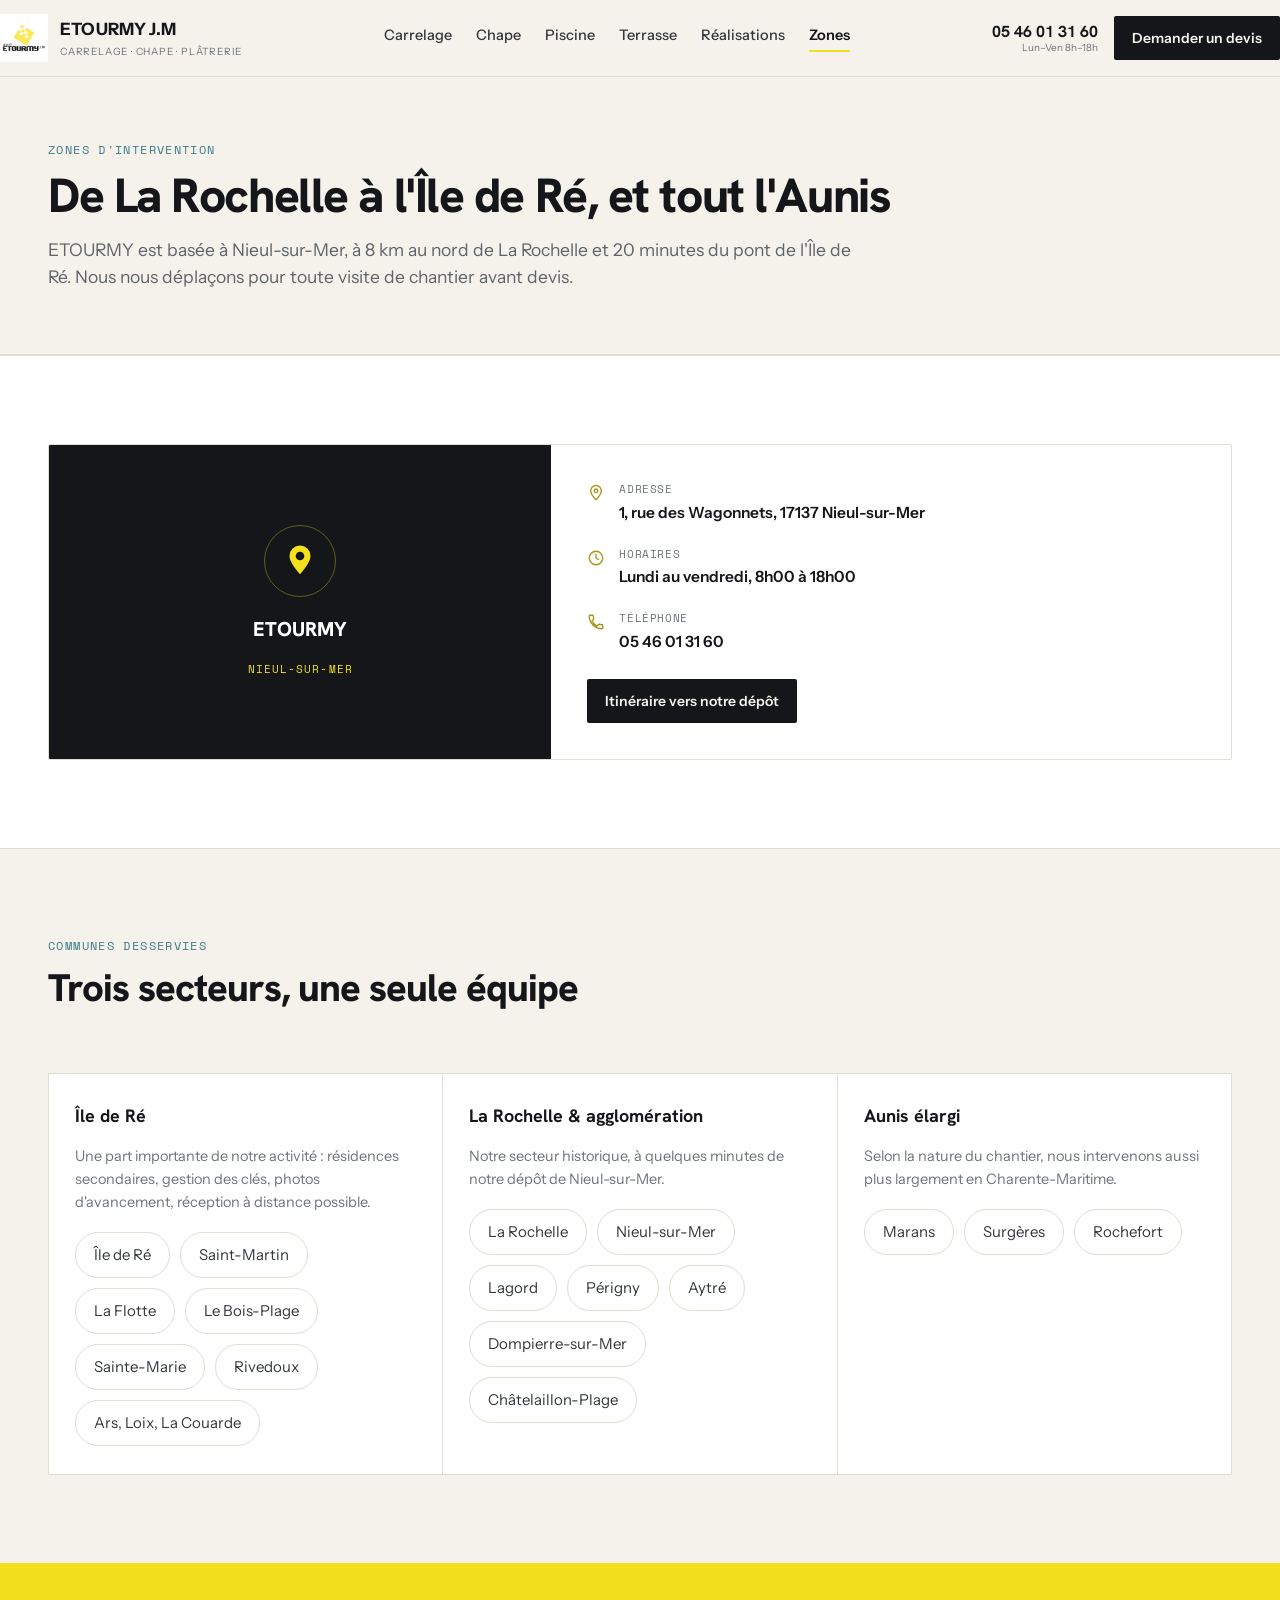
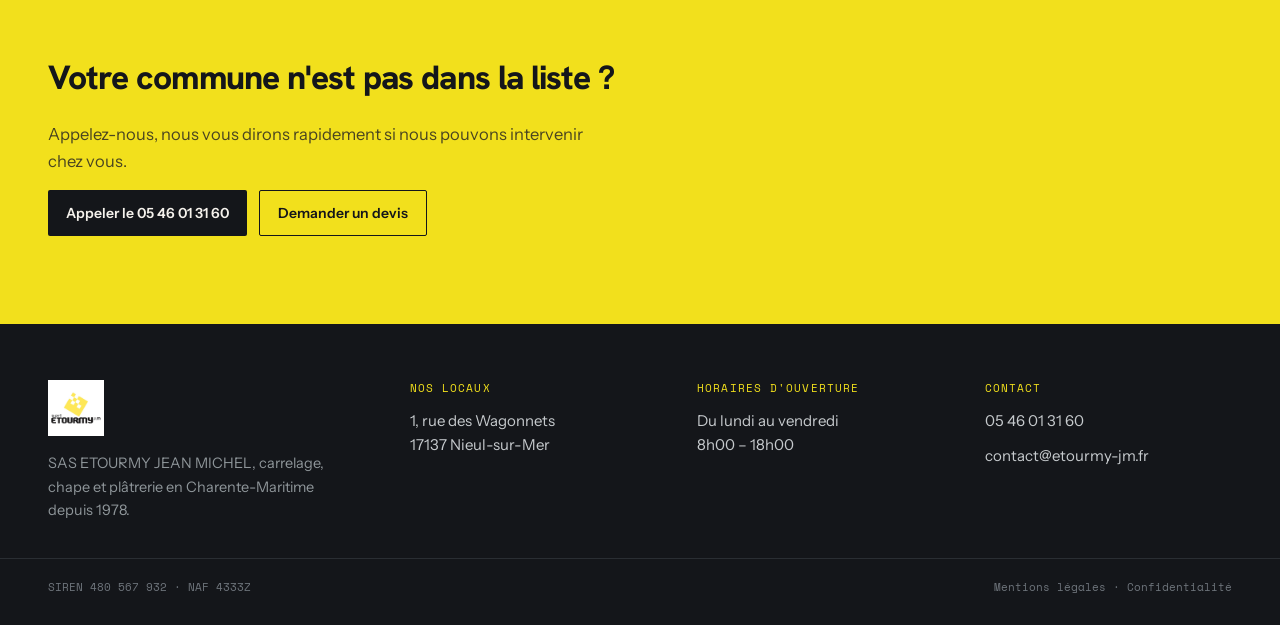
==== commit 32fd073a: "Sépare les sections plates, ajoute la page Île de Ré - zones/la-rochelle.html : les paragraphes de c" ====
--- a/zones.html
+++ b/zones.html
@@ -73,7 +73,7 @@
   </div>
 </section>
 
-<section>
+<section class="section-white">
   <div class="wrap" style="display:flex;flex-direction:column;gap:20px">
     <div class="locate">
       <div class="locate-badge">
@@ -106,7 +106,7 @@
   </div>
 </section>
 
-<section>
+<section class="section-paper">
   <div class="wrap" style="display:flex;flex-direction:column;gap:32px">
     <div class="section-head">
       <span class="kicker">Communes desservies</span>
@@ -117,7 +117,7 @@
         <h3>Île de Ré</h3>
         <p>Une part importante de notre activité : résidences secondaires, gestion des clés, photos d'avancement, réception à distance possible.</p>
         <div class="pill-row">
-          <span class="pill">Île de Ré</span>
+          <a class="pill" href="zones/ile-de-re.html">Île de Ré</a>
           <span class="pill">Saint-Martin</span>
           <span class="pill">La Flotte</span>
           <span class="pill">Le Bois-Plage</span>
--- a/styles.css
+++ b/styles.css
@@ -257,6 +257,8 @@
   .zone-group .pill-row{margin-top:4px}
 
   /* ---------- contexte local (zones/*.html) ---------- */
+  .section-white{background:#fff;border-top:1px solid var(--bordure)}
+  .section-paper{background:var(--paper);border-top:1px solid var(--bordure)}
   .context-grid{display:grid;grid-template-columns:1fr;gap:1px;background:var(--bordure);border:1px solid var(--bordure)}
   @media (min-width:800px){ .context-grid{grid-template-columns:repeat(2,1fr)} }
   .context-card{background:#fff;padding:28px 26px;display:flex;flex-direction:column;gap:10px}
@@ -271,3 +273,39 @@
     .local-stats .stat:nth-child(2n){border-right:1px solid var(--bordure)}
     .local-stats .stat:last-child{border-right:none}
   }
+  .hero-mini-stats{display:flex;gap:34px;flex-wrap:wrap;padding-top:14px;border-top:1px solid var(--bordure);margin-top:6px}
+  .hero-mini-stats .mini-stat{display:flex;flex-direction:column;gap:2px;padding-top:14px}
+  .hero-mini-stats .mini-stat b{font-family:'Hanken Grotesk',sans-serif;font-size:26px;font-weight:800;color:var(--ink);letter-spacing:-.02em}
+  .hero-mini-stats .mini-stat span{font-family:'Space Mono',monospace;font-size:10.5px;letter-spacing:.08em;color:var(--texte-clair)}
+
+  /* ---------- teal block (île de Ré) ---------- */
+  .teal-block{background:#1B3A42;padding:64px 0}
+  @media (min-width:960px){ .teal-block{padding:76px 0} }
+  .teal-grid{display:grid;grid-template-columns:1fr;gap:36px}
+  @media (min-width:960px){ .teal-grid{grid-template-columns:1.05fr .95fr;gap:56px;align-items:center} }
+  .teal-block h2{font-size:clamp(1.7rem,3.4vw,2.3rem);line-height:1.08;letter-spacing:-.028em;font-weight:800;color:#fff}
+  .teal-block > .teal-grid > div:first-child p{font-size:17px;line-height:1.55;color:#CBD8DB;margin-top:14px}
+  .teal-list{display:flex;flex-direction:column;gap:1px;background:rgba(255,255,255,.14);border:1px solid rgba(255,255,255,.14)}
+  .teal-item{background:#17333A;padding:20px 24px;display:flex;gap:16px;align-items:baseline}
+  .teal-item .n{font-family:'Space Mono',monospace;font-size:11px;color:var(--yellow);flex:none}
+  .teal-item strong{display:block;font-size:15.5px;font-weight:600;color:#fff}
+  .teal-item span{display:block;font-size:14px;color:#9DB4BA;margin-top:3px}
+
+  /* ---------- grille 4 colonnes (contraintes île) ---------- */
+  .context-grid-4{display:grid;grid-template-columns:1fr;gap:16px}
+  @media (min-width:640px){ .context-grid-4{grid-template-columns:repeat(2,1fr)} }
+  @media (min-width:1080px){ .context-grid-4{grid-template-columns:repeat(4,1fr)} }
+  .context-grid-4 .context-card{border:1px solid var(--bordure)}
+
+  /* ---------- notice (encart à fournir) ---------- */
+  .notice-box{border:1px dashed #C9C2B5;background:var(--paper);padding:20px 24px;display:flex;align-items:center;gap:16px;flex-wrap:wrap}
+  .notice-box .tag{font-family:'Space Mono',monospace;font-size:11px;letter-spacing:.08em;color:var(--olive);flex:none}
+  .notice-box p{font-size:15px;color:var(--texte-doux)}
+
+  /* ---------- communes grid ---------- */
+  .commune-grid{display:grid;grid-template-columns:1fr 1fr;gap:1px;background:var(--bordure);border:1px solid var(--bordure)}
+  @media (min-width:640px){ .commune-grid{grid-template-columns:repeat(3,1fr)} }
+  @media (min-width:960px){ .commune-grid{grid-template-columns:repeat(5,1fr)} }
+  .commune-cell{background:#fff;padding:18px 20px;display:flex;flex-direction:column;gap:4px}
+  .commune-cell strong{font-size:15.5px;font-weight:700;color:var(--ink)}
+  .commune-cell span{font-family:'Space Mono',monospace;font-size:10px;color:var(--texte-clair)}
